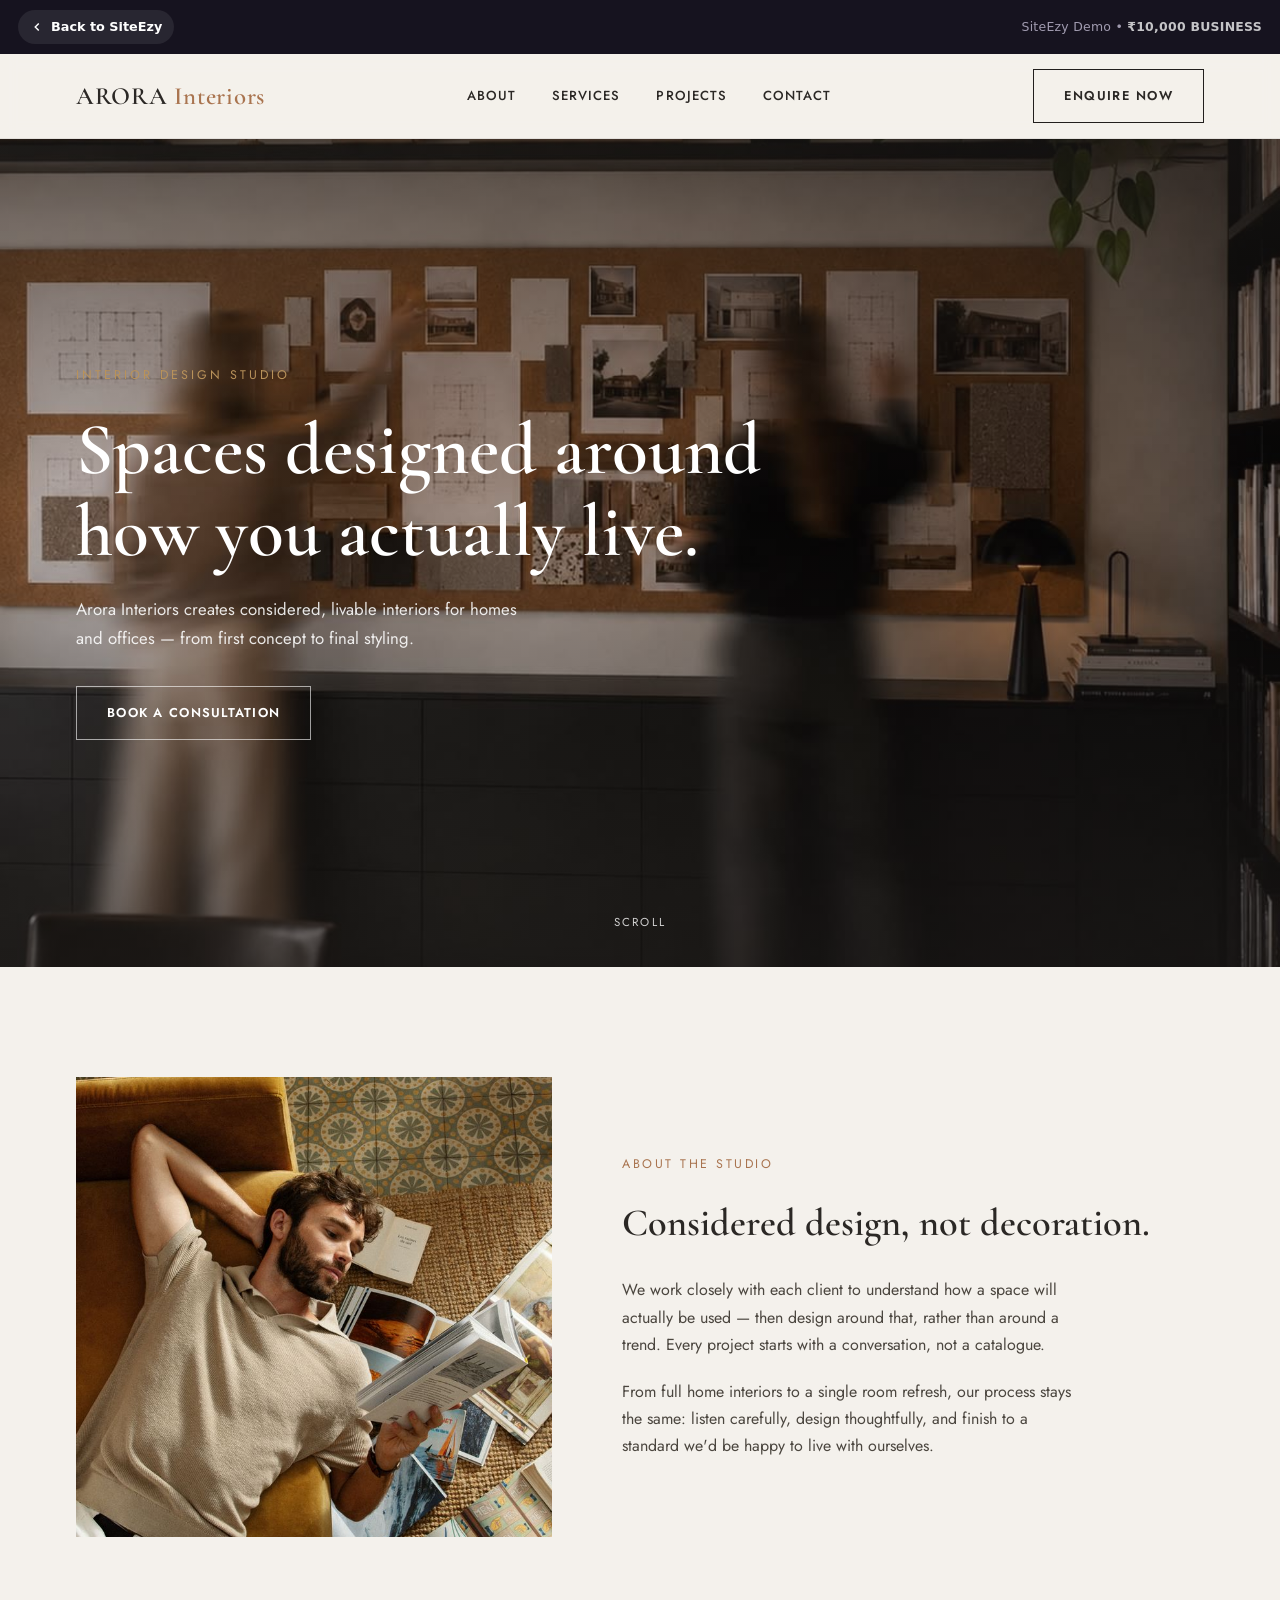
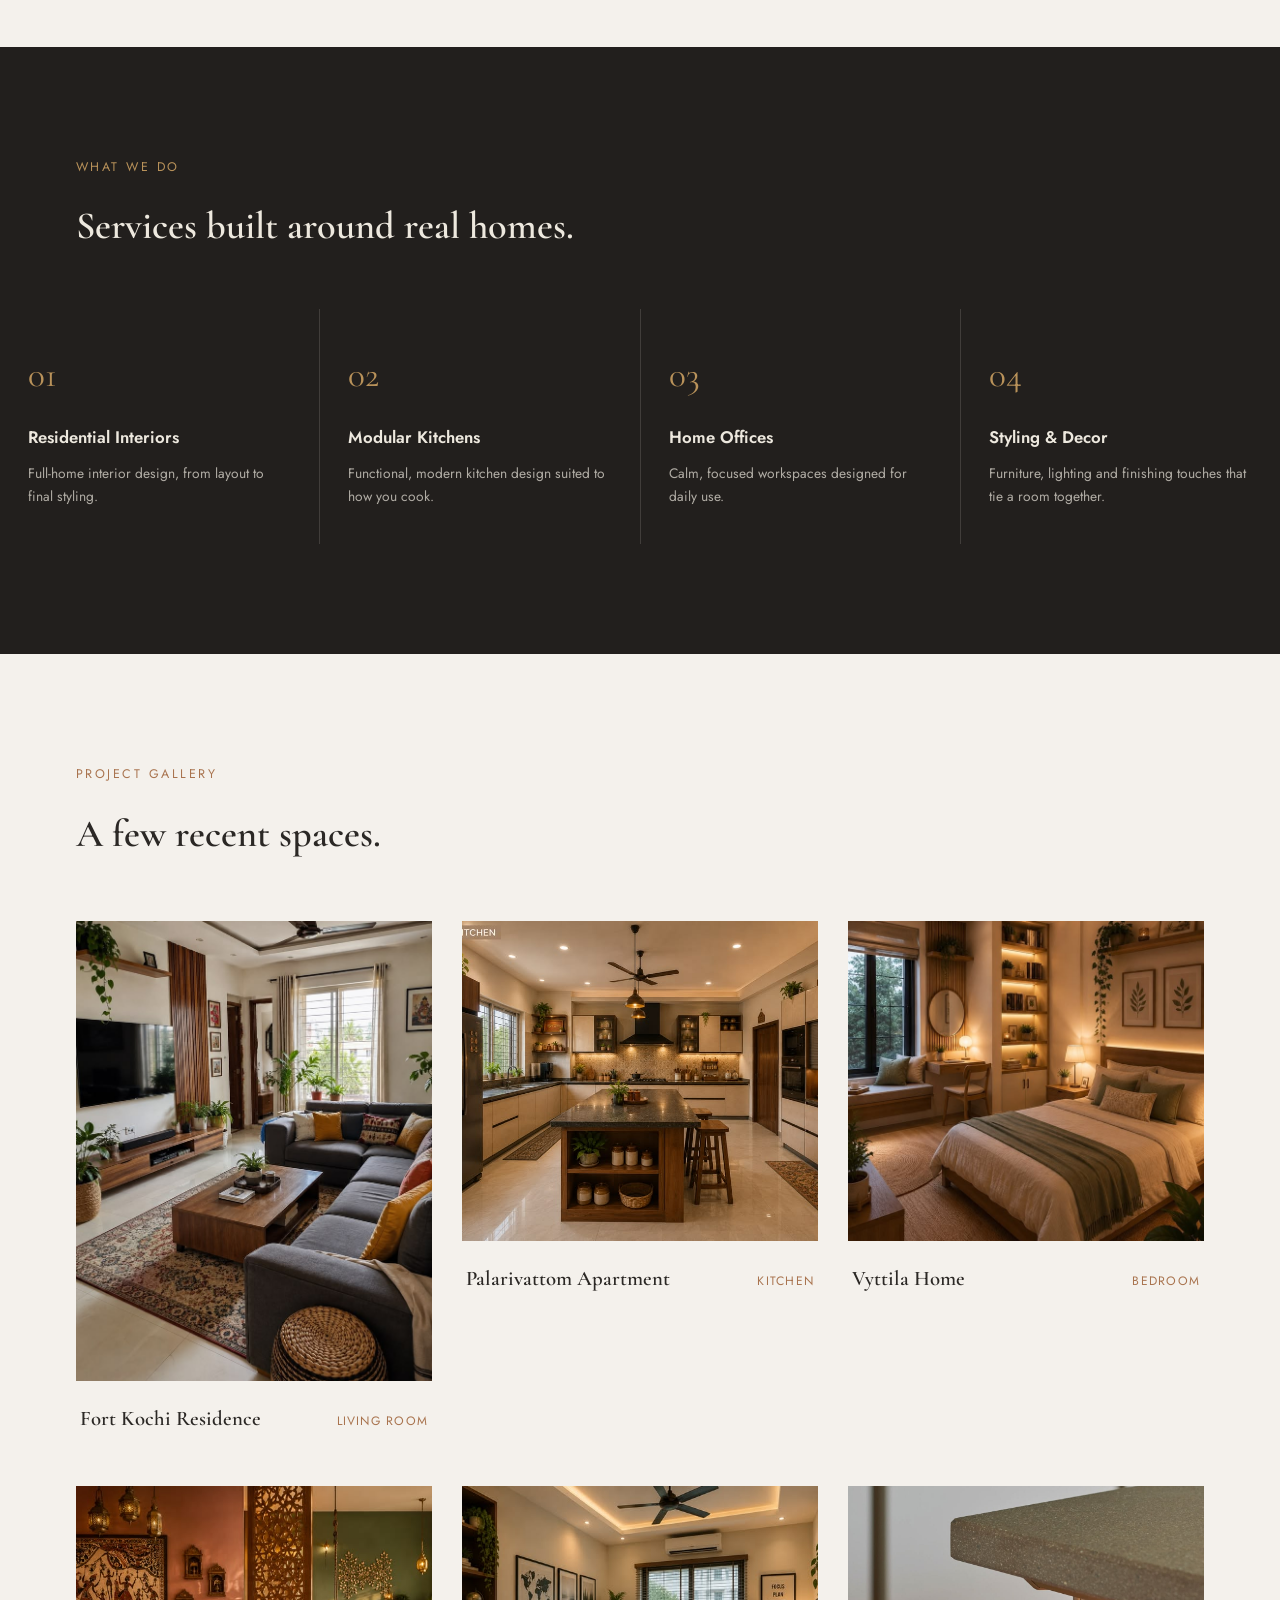
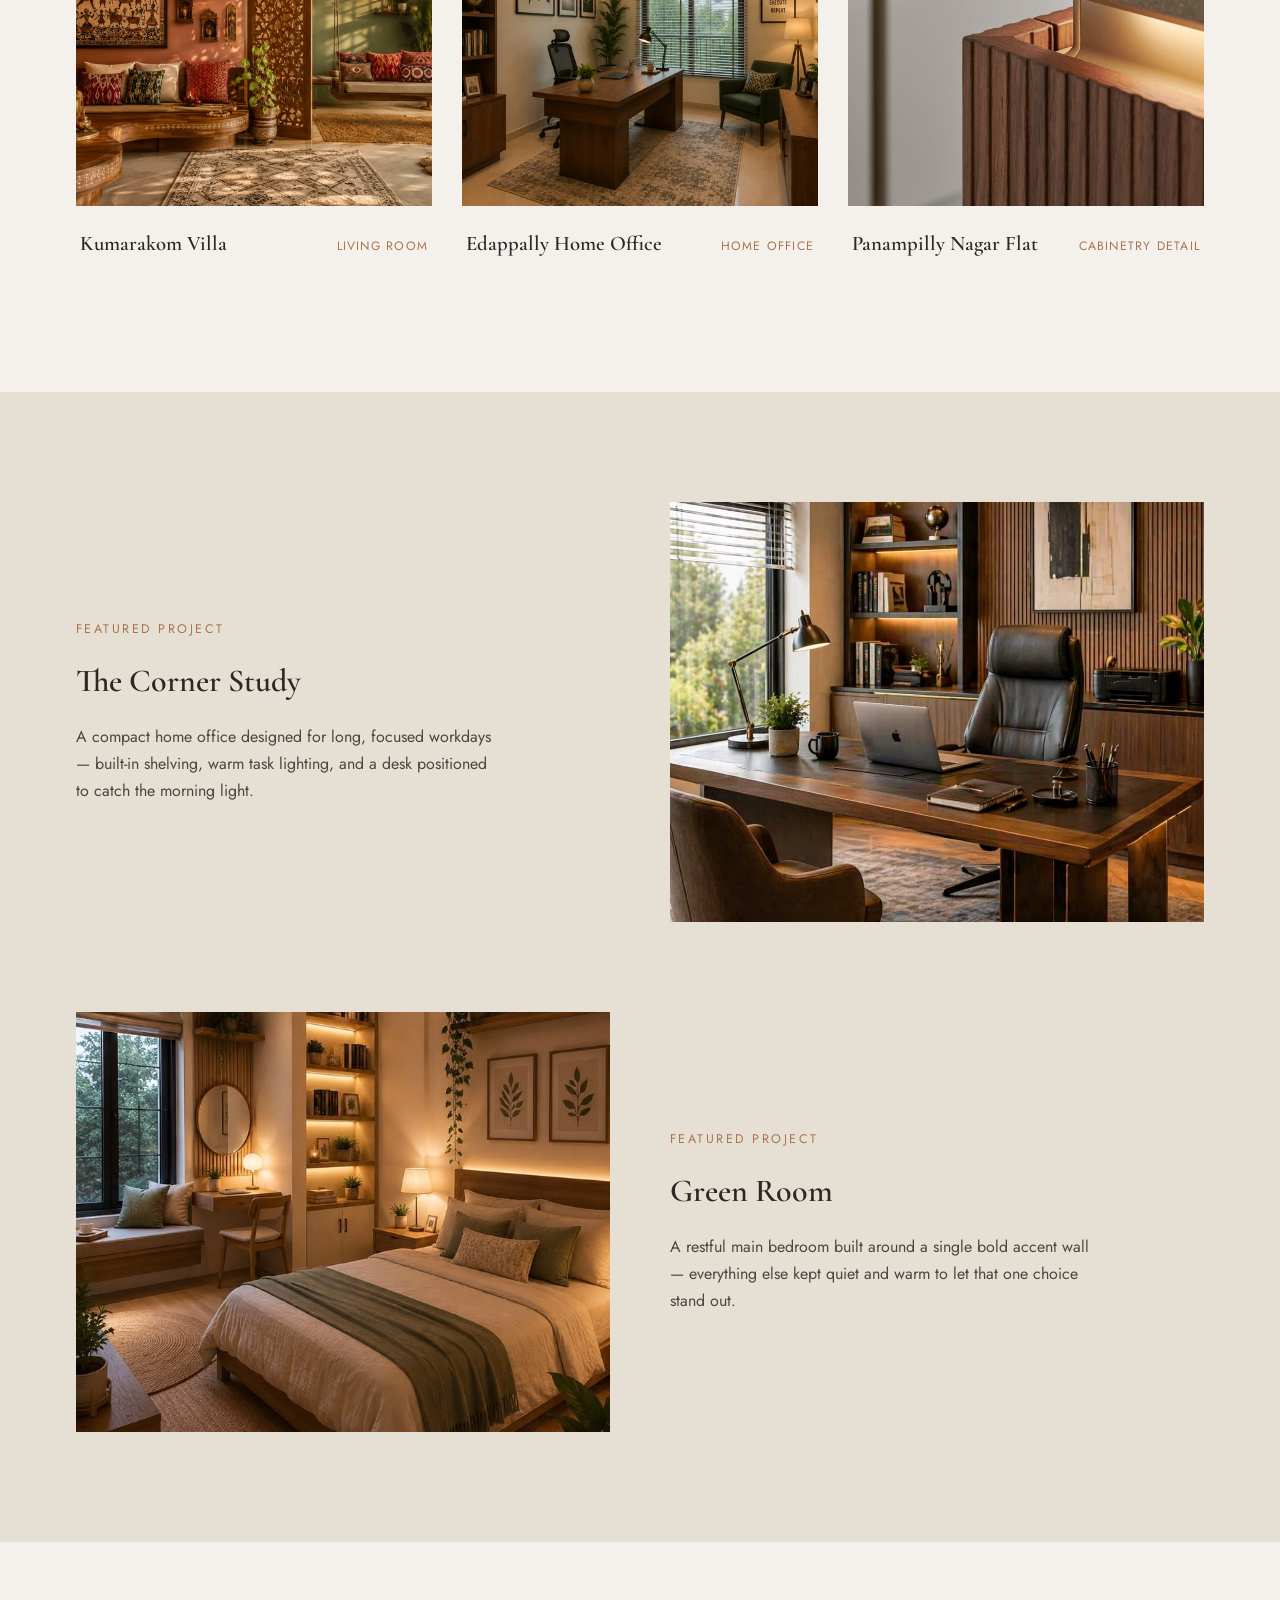
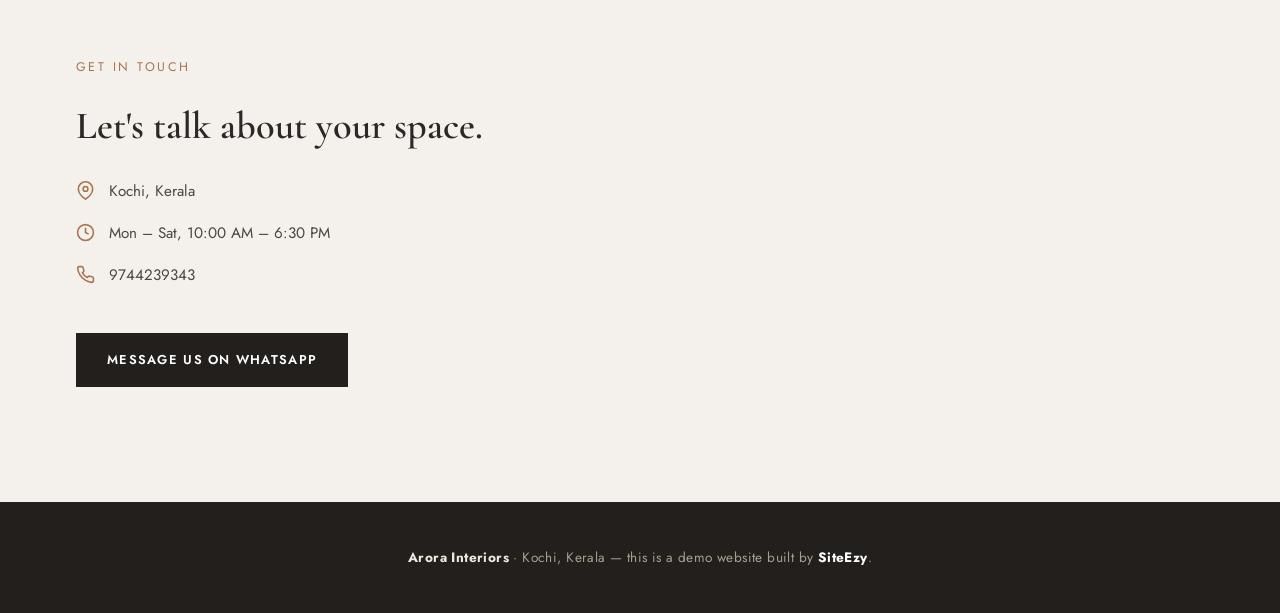
==== demos/business/index.html @ f9724cfc "Add files via upload" ====
<!doctype html>
<html lang="en">
<head>
<meta charset="UTF-8">
<meta name="viewport" content="width=device-width, initial-scale=1.0">
<title>Arora Interiors | Interior Design Studio</title>
<meta name="description" content="Arora Interiors — residential interior design, modular kitchens, and home styling.">
<link rel="icon" href="data:,">
<link rel="preconnect" href="https://fonts.googleapis.com">
<link href="https://fonts.googleapis.com/css2?family=Cormorant+Garamond:wght@500;600;700&family=Jost:wght@300;400;500;600;700&display=swap" rel="stylesheet">
<link rel="stylesheet" href="../../css/demos.css">
<style>
  :root{
    --charcoal:#221F1D; --stone:#F4F1EC; --stone-deep:#E6E0D4; --clay:#A9744F; --gold:#B9925A; --ink:#2B2825;
  }
  *,*::before,*::after{ box-sizing:border-box; }
  html{ scroll-behavior:smooth; }
  body{ margin:0; font-family:'Jost',sans-serif; color:var(--ink); background:var(--stone); line-height:1.7; overflow-x:hidden; }
  img{ max-width:100%; display:block; }
  a{ color:inherit; text-decoration:none; }
  h1,h2,h3,p{ margin:0; }
  .serif{ font-family:'Cormorant Garamond',serif; }
  .container{ max-width:1180px; margin:0 auto; padding:0 26px; }
  .section{ padding:110px 0; }
  @media (max-width:700px){ .section{ padding:64px 0; } }

  header.site{ position:sticky; top:38px; z-index:60; background:rgba(244,241,236,.9); backdrop-filter:blur(8px); border-bottom:1px solid rgba(34,31,29,.08); }
  header.site .container{ display:flex; align-items:center; justify-content:space-between; height:84px; }
  .brand{ font-family:'Cormorant Garamond',serif; font-weight:600; font-size:1.55rem; letter-spacing:.03em; }
  .brand span{ color:var(--clay); }
  nav.links{ display:flex; gap:36px; }
  nav.links a{ font-size:.82rem; letter-spacing:.08em; text-transform:uppercase; font-weight:500; }
  nav.links a:hover{ color:var(--clay); }
  .nav-toggle{ display:none; background:none; border:none; }
  .nav-toggle span{ display:block; width:23px; height:1.5px; background:var(--ink); margin:5px 0; }
  .mobile-menu{ display:none; flex-direction:column; padding:6px 26px 22px; background:var(--stone); }
  .mobile-menu.open{ display:flex; }
  .mobile-menu a{ padding:13px 0; border-bottom:1px solid rgba(34,31,29,.1); font-size:.9rem; letter-spacing:.05em; text-transform:uppercase; }
  @media (max-width:840px){ nav.links{ display:none; } .nav-toggle{ display:block; } header.site .cta-btn{ display:none; } }

  .btn{ display:inline-flex; align-items:center; gap:10px; padding:15px 30px; font-size:.8rem; letter-spacing:.1em; text-transform:uppercase; font-weight:600; border:1.5px solid var(--charcoal); transition:background .25s ease, color .25s ease; }
  .btn-dark{ background:var(--charcoal); color:#fff; border-color:var(--charcoal); }
  .btn-dark:hover{ background:transparent; color:var(--charcoal); }
  .btn-line:hover{ background:var(--charcoal); color:#fff; }

  .fade-up{ opacity:0; transform:translateY(34px); transition:opacity .9s cubic-bezier(.2,.7,.2,1), transform .9s cubic-bezier(.2,.7,.2,1); }
  .fade-up.in{ opacity:1; transform:translateY(0); }

  .hero{ position:relative; height:92vh; min-height:560px; overflow:hidden; }
  .hero img{ position:absolute; inset:0; width:100%; height:100%; object-fit:cover; transform:scale(1.06); transition:transform 8s ease; }
  .hero.in img{ transform:scale(1); }
  .hero::after{ content:''; position:absolute; inset:0; background:linear-gradient(180deg, rgba(34,31,29,.55), rgba(34,31,29,.15) 45%, rgba(34,31,29,.6)); pointer-events:none; }
  .hero-content{ position:relative; z-index:1; height:100%; display:flex; flex-direction:column; justify-content:center; color:#fff; }
  .hero-content .kicker{ font-size:.78rem; letter-spacing:.24em; text-transform:uppercase; color:var(--gold); margin-bottom:22px; }
  .hero-content h1{ font-size:clamp(2.6rem,6vw,4.6rem); font-weight:600; max-width:780px; line-height:1.12; }
  .hero-content p{ margin-top:22px; max-width:460px; opacity:.88; font-size:1.05rem; }
  .hero-content .btn{ margin-top:34px; width:fit-content; color:#fff; border-color:rgba(255,255,255,.6); }
  .hero-content .btn:hover{ background:#fff; color:var(--charcoal); }
  .hero-scroll{ position:absolute; z-index:1; bottom:34px; left:50%; transform:translateX(-50%); color:#fff; font-size:.72rem; letter-spacing:.2em; text-transform:uppercase; opacity:.8; }

  .about .container{ display:grid; grid-template-columns:.9fr 1.1fr; gap:70px; align-items:center; }
  .about .kicker{ color:var(--clay); font-size:.78rem; letter-spacing:.2em; text-transform:uppercase; margin-bottom:16px; }
  .about h2{ font-size:clamp(1.9rem,3vw,2.6rem); font-weight:600; }
  .about p{ margin-top:20px; color:#4b463f; max-width:460px; }
  .about img{ width:100%; height:460px; object-fit:cover; }
  @media (max-width:900px){ .about .container{ grid-template-columns:1fr; gap:36px; } .about img{ height:320px; } }

  .services{ background:var(--charcoal); color:#EDE8DE; }
  .services .kicker{ color:var(--gold); font-size:.78rem; letter-spacing:.2em; text-transform:uppercase; margin-bottom:16px; }
  .services h2{ font-size:clamp(1.9rem,3vw,2.6rem); font-weight:600; margin-bottom:50px; max-width:600px; }
  .service-grid{ display:grid; grid-template-columns:repeat(4,1fr); gap:1px; background:rgba(237,232,222,.15); }
  .service-card{ background:var(--charcoal); padding:36px 28px; transition:background .3s ease; }
  .service-card:hover{ background:#2E2A26; }
  .service-card .num{ font-family:'Cormorant Garamond',serif; font-size:2.2rem; color:var(--gold); }
  .service-card h3{ font-size:1.05rem; margin:18px 0 10px; font-weight:600; }
  .service-card p{ font-size:.86rem; opacity:.7; }
  @media (max-width:900px){ .service-grid{ grid-template-columns:1fr 1fr; } }
  @media (max-width:520px){ .service-grid{ grid-template-columns:1fr; } }

  .projects .head-row{ display:flex; justify-content:space-between; align-items:flex-end; margin-bottom:54px; gap:20px; flex-wrap:wrap; }
  .projects .kicker{ color:var(--clay); font-size:.78rem; letter-spacing:.2em; text-transform:uppercase; margin-bottom:16px; }
  .projects h2{ font-size:clamp(1.9rem,3vw,2.6rem); font-weight:600; }
  .project-grid{ display:grid; grid-template-columns:repeat(3,1fr); gap:30px; }
  .project-card{ position:relative; overflow:hidden; }
  .project-card .img-wrap{ overflow:hidden; height:320px; }
  .project-card img{ width:100%; height:100%; object-fit:cover; transition:transform .6s cubic-bezier(.2,.7,.2,1); }
  .project-card:hover img{ transform:scale(1.08); }
  .project-card .pc-info{ padding:20px 4px; display:flex; justify-content:space-between; align-items:baseline; }
  .project-card .pc-info b{ font-family:'Cormorant Garamond',serif; font-size:1.3rem; font-weight:600; }
  .project-card .pc-info span{ font-size:.76rem; letter-spacing:.1em; text-transform:uppercase; color:var(--clay); }
  .project-card.tall .img-wrap{ height:460px; }
  @media (max-width:900px){ .project-grid{ grid-template-columns:1fr 1fr; } .project-card.tall .img-wrap{ height:320px; } }
  @media (max-width:600px){ .project-grid{ grid-template-columns:1fr; } }

  .featured{ background:var(--stone-deep); }
  .featured-row{ display:grid; grid-template-columns:1fr 1fr; gap:60px; align-items:center; margin-bottom:90px; }
  .featured-row:last-child{ margin-bottom:0; }
  .featured-row.reverse > div{ order:1; }
  .featured-row img{ width:100%; height:420px; object-fit:cover; }
  .featured-row .fr-tag{ font-size:.78rem; letter-spacing:.2em; text-transform:uppercase; color:var(--clay); margin-bottom:14px; }
  .featured-row h3{ font-family:'Cormorant Garamond',serif; font-size:2rem; font-weight:600; margin-bottom:14px; }
  .featured-row p{ color:#4b463f; max-width:420px; }
  @media (max-width:900px){ .featured-row, .featured-row.reverse{ grid-template-columns:1fr; direction:ltr; gap:26px; } .featured-row img{ height:300px; } }

  .contact .container{ display:grid; grid-template-columns:1fr 1fr; gap:60px; align-items:center; }
  .contact .kicker{ color:var(--clay); font-size:.78rem; letter-spacing:.2em; text-transform:uppercase; margin-bottom:16px; }
  .contact h2{ font-size:clamp(1.9rem,3vw,2.6rem); font-weight:600; margin-bottom:20px; }
  .contact .info-line{ display:flex; gap:14px; margin-bottom:16px; font-size:.95rem; color:#4b463f; }
  .contact .info-line svg{ width:19px; height:19px; color:var(--clay); flex:none; margin-top:2px; }
  .map-box{ height:340px; overflow:hidden; }
  .map-box iframe{ width:100%; height:100%; border:0; filter:grayscale(20%); }
  @media (max-width:900px){ .contact .container{ grid-template-columns:1fr; } .map-box{ height:260px; } }

  footer.site{ background:var(--charcoal); color:#a89f8f; padding:44px 0; text-align:center; font-size:.85rem; letter-spacing:.03em; }
  footer.site b{ color:#EDE8DE; }
</style>
</head>
<body>

<div class="siteezy-demo-bar">
  <a href="../../index.html#demos" class="back-link"><svg viewBox="0 0 24 24" fill="none" stroke="currentColor" stroke-width="2.5"><path d="M15 18l-6-6 6-6"/></svg> Back to SiteEzy</a>
  <div class="demo-tag">SiteEzy Demo • <b>₹10,000 BUSINESS</b></div>
</div>

<header class="site">
  <div class="container">
    <a href="#" class="brand">ARORA <span>Interiors</span></a>
    <nav class="links">
      <a href="#about">About</a>
      <a href="#services">Services</a>
      <a href="#projects">Projects</a>
      <a href="#contact">Contact</a>
    </nav>
    <a href="#" class="btn btn-line cta-btn" id="waTop" target="_blank" rel="noopener">Enquire Now</a>
    <button class="nav-toggle" id="navToggle" aria-label="Menu"><span></span><span></span><span></span></button>
  </div>
  <div class="mobile-menu" id="mobileMenu">
    <a href="#about">About</a>
    <a href="#services">Services</a>
    <a href="#projects">Projects</a>
    <a href="#contact">Contact</a>
  </div>
</header>

<section class="hero" id="heroSection">
  <img src="../../assets/interiors/hero/interiors-hero-studio-moodboard.jpg" alt="Arora Interiors design studio">
  <div class="container hero-content">
    <div class="kicker">Interior Design Studio</div>
    <h1 class="serif">Spaces designed around how you actually live.</h1>
    <p>Arora Interiors creates considered, livable interiors for homes and offices — from first concept to final styling.</p>
    <a href="#" class="btn" id="waHero" target="_blank" rel="noopener">Book a Consultation</a>
  </div>
  <div class="hero-scroll">Scroll</div>
</section>

<section class="about section" id="about">
  <div class="container">
    <img class="fade-up" src="../../assets/interiors/detail/interiors-lifestyle-reading-sofa.jpg" alt="Reading corner styled by Arora Interiors" loading="lazy">
    <div class="fade-up">
      <div class="kicker">About the Studio</div>
      <h2 class="serif">Considered design, not decoration.</h2>
      <p>We work closely with each client to understand how a space will actually be used — then design around that, rather than around a trend. Every project starts with a conversation, not a catalogue.</p>
      <p>From full home interiors to a single room refresh, our process stays the same: listen carefully, design thoughtfully, and finish to a standard we'd be happy to live with ourselves.</p>
    </div>
  </div>
</section>

<section class="services section" id="services">
  <div class="container">
    <div class="kicker">What We Do</div>
    <h2 class="serif">Services built around real homes.</h2>
  </div>
  <div class="service-grid">
    <div class="service-card fade-up"><div class="num">01</div><h3>Residential Interiors</h3><p>Full-home interior design, from layout to final styling.</p></div>
    <div class="service-card fade-up"><div class="num">02</div><h3>Modular Kitchens</h3><p>Functional, modern kitchen design suited to how you cook.</p></div>
    <div class="service-card fade-up"><div class="num">03</div><h3>Home Offices</h3><p>Calm, focused workspaces designed for daily use.</p></div>
    <div class="service-card fade-up"><div class="num">04</div><h3>Styling &amp; Decor</h3><p>Furniture, lighting and finishing touches that tie a room together.</p></div>
  </div>
</section>

<section class="projects section" id="projects">
  <div class="container">
    <div class="head-row">
      <div>
        <div class="kicker">Project Gallery</div>
        <h2 class="serif">A few recent spaces.</h2>
      </div>
    </div>
    <div class="project-grid">
      <div class="project-card tall fade-up">
        <div class="img-wrap"><img src="../../assets/interiors/living-room/interiors-living-room-modern-sectional.jpg" alt="Modern sectional living room" loading="lazy"></div>
        <div class="pc-info"><b>Fort Kochi Residence</b><span>Living Room</span></div>
      </div>
      <div class="project-card fade-up">
        <div class="img-wrap"><img src="../../assets/interiors/kitchen/interiors-kitchen-island-modern.jpg" alt="Modern kitchen island" loading="lazy"></div>
        <div class="pc-info"><b>Palarivattom Apartment</b><span>Kitchen</span></div>
      </div>
      <div class="project-card fade-up">
        <div class="img-wrap"><img src="../../assets/interiors/bedroom/interiors-bedroom-warm-green-accent.jpg" alt="Bedroom with warm green accent wall" loading="lazy"></div>
        <div class="pc-info"><b>Vyttila Home</b><span>Bedroom</span></div>
      </div>
      <div class="project-card fade-up">
        <div class="img-wrap"><img src="../../assets/interiors/living-room/interiors-living-room-ethnic-swing.jpg" alt="Living room with ethnic swing seat" loading="lazy"></div>
        <div class="pc-info"><b>Kumarakom Villa</b><span>Living Room</span></div>
      </div>
      <div class="project-card fade-up">
        <div class="img-wrap"><img src="../../assets/interiors/office/interiors-office-home-study.jpg" alt="Home study office" loading="lazy"></div>
        <div class="pc-info"><b>Edappally Home Office</b><span>Home Office</span></div>
      </div>
      <div class="project-card fade-up">
        <div class="img-wrap"><img src="../../assets/interiors/detail/interiors-detail-wood-cabinet-lighting.jpg" alt="Wood cabinetry detail with lighting" loading="lazy"></div>
        <div class="pc-info"><b>Panampilly Nagar Flat</b><span>Cabinetry Detail</span></div>
      </div>
    </div>
  </div>
</section>

<section class="featured section" id="featured">
  <div class="container">
    <div class="featured-row">
      <div class="fade-up">
        <div class="fr-tag">Featured Project</div>
        <h3>The Corner Study</h3>
        <p>A compact home office designed for long, focused workdays — built-in shelving, warm task lighting, and a desk positioned to catch the morning light.</p>
      </div>
      <img class="fade-up" src="../../assets/interiors/office/interiors-office-executive-desk.jpg" alt="Executive desk home office" loading="lazy">
    </div>
    <div class="featured-row reverse">
      <div class="fade-up">
        <div class="fr-tag">Featured Project</div>
        <h3>Green Room</h3>
        <p>A restful main bedroom built around a single bold accent wall — everything else kept quiet and warm to let that one choice stand out.</p>
      </div>
      <img class="fade-up" src="../../assets/interiors/bedroom/interiors-bedroom-warm-green-accent.jpg" alt="Bedroom with green accent wall" loading="lazy">
    </div>
  </div>
</section>

<section class="contact section" id="contact">
  <div class="container">
    <div>
      <div class="kicker">Get In Touch</div>
      <h2 class="serif">Let's talk about your space.</h2>
      <div class="info-line"><svg viewBox="0 0 24 24" fill="none" stroke="currentColor" stroke-width="2"><path d="M21 10c0 7-9 13-9 13s-9-6-9-13a9 9 0 0 1 18 0z"/><circle cx="12" cy="10" r="3"/></svg><span>Kochi, Kerala</span></div>
      <div class="info-line"><svg viewBox="0 0 24 24" fill="none" stroke="currentColor" stroke-width="2"><path d="M12 6v6l4 2"/><circle cx="12" cy="12" r="10"/></svg><span>Mon – Sat, 10:00 AM – 6:30 PM</span></div>
      <div class="info-line"><svg viewBox="0 0 24 24" fill="none" stroke="currentColor" stroke-width="2"><path d="M22 16.92v3a2 2 0 0 1-2.18 2 19.79 19.79 0 0 1-8.63-3.07 19.5 19.5 0 0 1-6-6 19.79 19.79 0 0 1-3.07-8.67A2 2 0 0 1 4.11 2h3a2 2 0 0 1 2 1.72c.127.96.361 1.903.7 2.81a2 2 0 0 1-.45 2.11L8.09 9.91a16 16 0 0 0 6 6l1.27-1.27a2 2 0 0 1 2.11-.45c.907.339 1.85.573 2.81.7A2 2 0 0 1 22 16.92z"/></svg><span>9744239343</span></div>
      <a href="#" class="btn btn-dark" id="waBottom" style="margin-top:28px" target="_blank" rel="noopener">Message Us on WhatsApp</a>
    </div>
    <div class="map-box">
      <iframe src="https://www.google.com/maps?q=Kochi,Kerala&output=embed" loading="lazy" referrerpolicy="no-referrer-when-downgrade" title="Arora Interiors location map"></iframe>
    </div>
  </div>
</section>

<footer class="site">
  <b>Arora Interiors</b> · Kochi, Kerala — this is a demo website built by <b style="color:#fff">SiteEzy</b>.
</footer>

<script src="../../js/whatsapp.js"></script>
<script>
  document.getElementById("navToggle").addEventListener("click", () => {
    document.getElementById("mobileMenu").classList.toggle("open");
  });
  document.querySelectorAll("#mobileMenu a").forEach(a => a.addEventListener("click", () => {
    document.getElementById("mobileMenu").classList.remove("open");
  }));

  const msg = "Hi Arora Interiors, I found your website through SiteEzy and I'd like to book a consultation.";
  ["waTop","waHero","waBottom"].forEach(id => {
    document.getElementById(id).href = buildWhatsAppLink(msg);
  });

  requestAnimationFrame(() => document.getElementById("heroSection").classList.add("in"));

  const io = new IntersectionObserver((entries) => {
    entries.forEach((entry, i) => {
      if (entry.isIntersecting) {
        setTimeout(() => entry.target.classList.add("in"), i * 60);
        io.unobserve(entry.target);
      }
    });
  }, { threshold: 0.15, rootMargin: "0px 0px -60px 0px" });
  document.querySelectorAll(".fade-up").forEach(el => io.observe(el));
</script>
</body>
</html>
---- css/demos.css ----
/* =========================================================
   SiteEzy — demos.css
   Shared ONLY by the four demo websites: the thin "you are
   viewing a SiteEzy demo" bar and the return link. Everything
   else about each demo (fonts, colors, layout) is written
   inside that demo's own <style> block, on purpose — each
   demo is meant to look, and feel, like its own real website,
   not four skins of the same template.
   ========================================================= */

.siteezy-demo-bar{
  position:sticky; top:0; z-index:999;
  display:flex; align-items:center; justify-content:space-between;
  gap:10px; padding:10px 18px;
  background:#16131F; color:#cfc9e0; font-family:'Poppins','Segoe UI',system-ui,sans-serif;
  font-size:.78rem;
}
.siteezy-demo-bar a.back-link{
  display:inline-flex; align-items:center; gap:7px; color:#fff; font-weight:700; font-size:.8rem;
  padding:6px 12px; border-radius:999px; background:rgba(255,255,255,.08); transition:background .15s ease;
}
.siteezy-demo-bar a.back-link:hover{ background:rgba(255,255,255,.16); }
.siteezy-demo-bar a.back-link svg{ width:14px; height:14px; }
.siteezy-demo-bar .demo-tag{ opacity:.75; letter-spacing:.02em; }
.siteezy-demo-bar .demo-tag b{ color:#fff; }
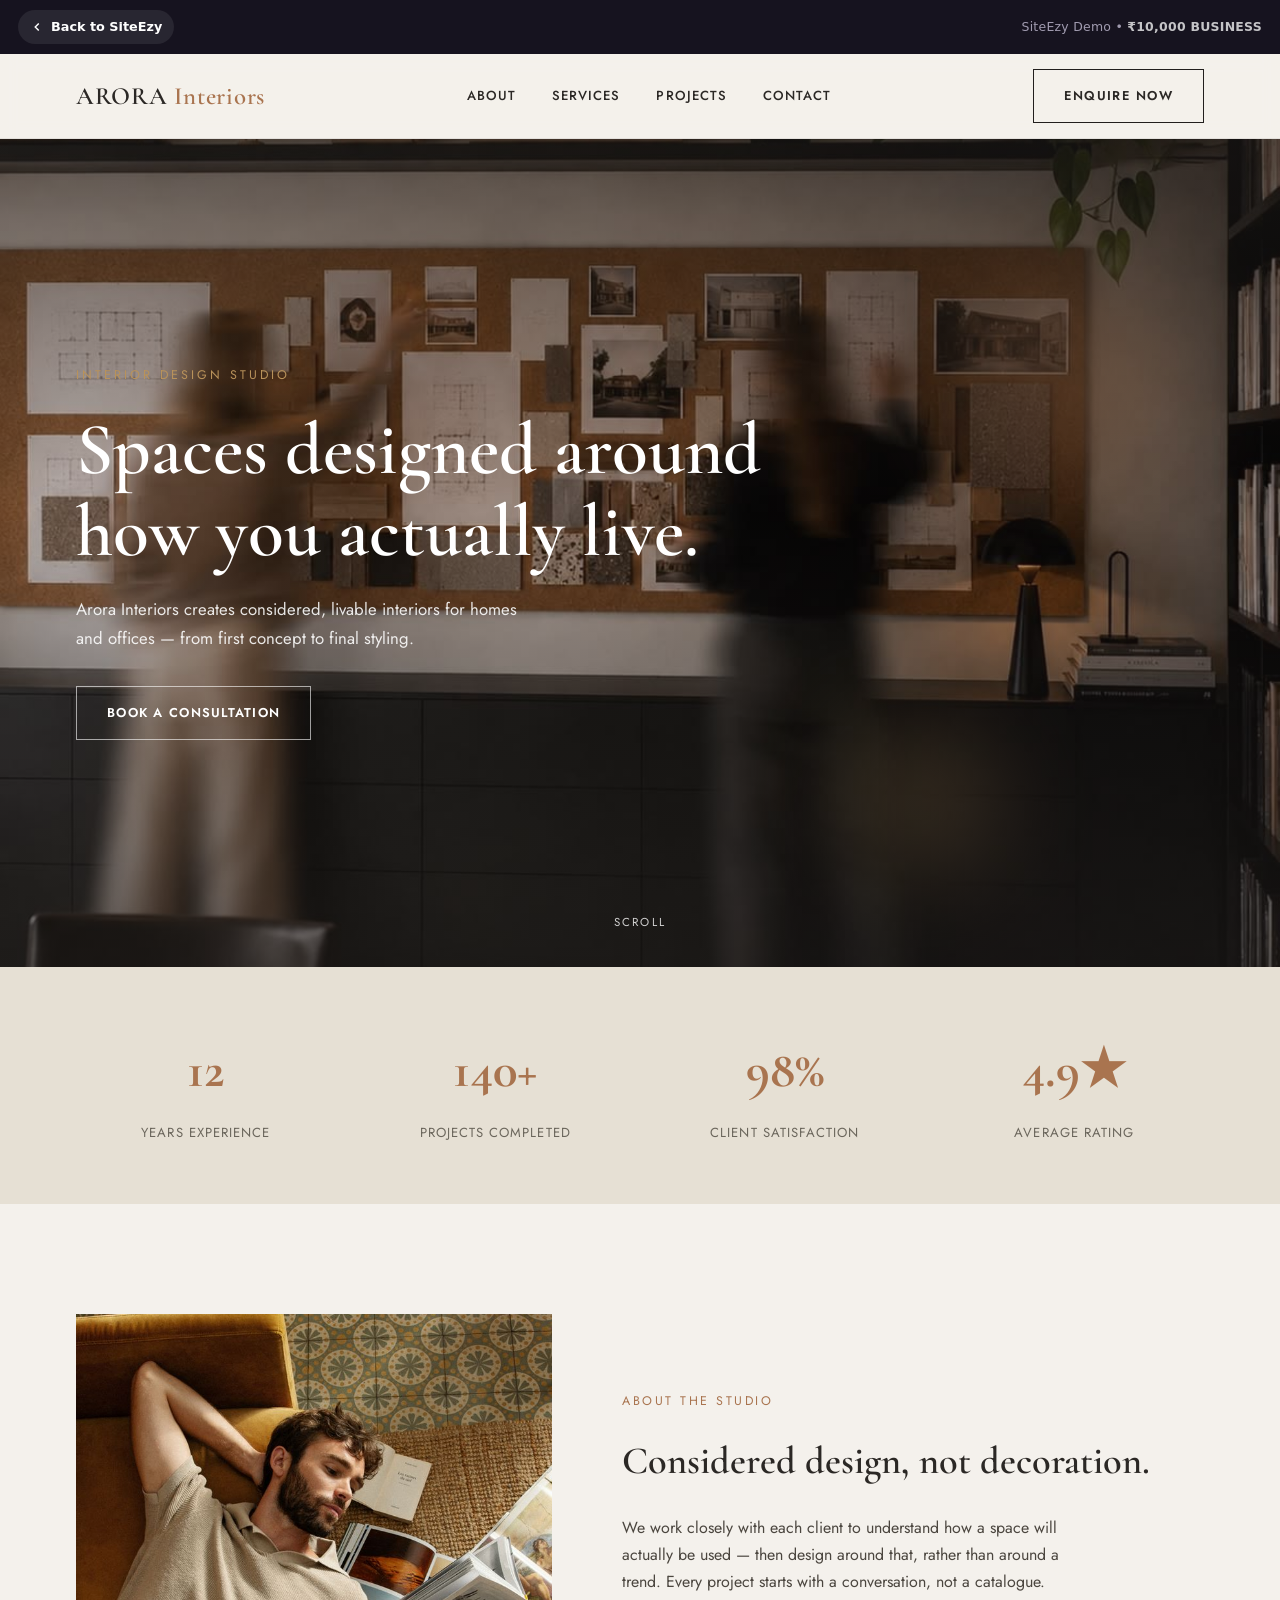
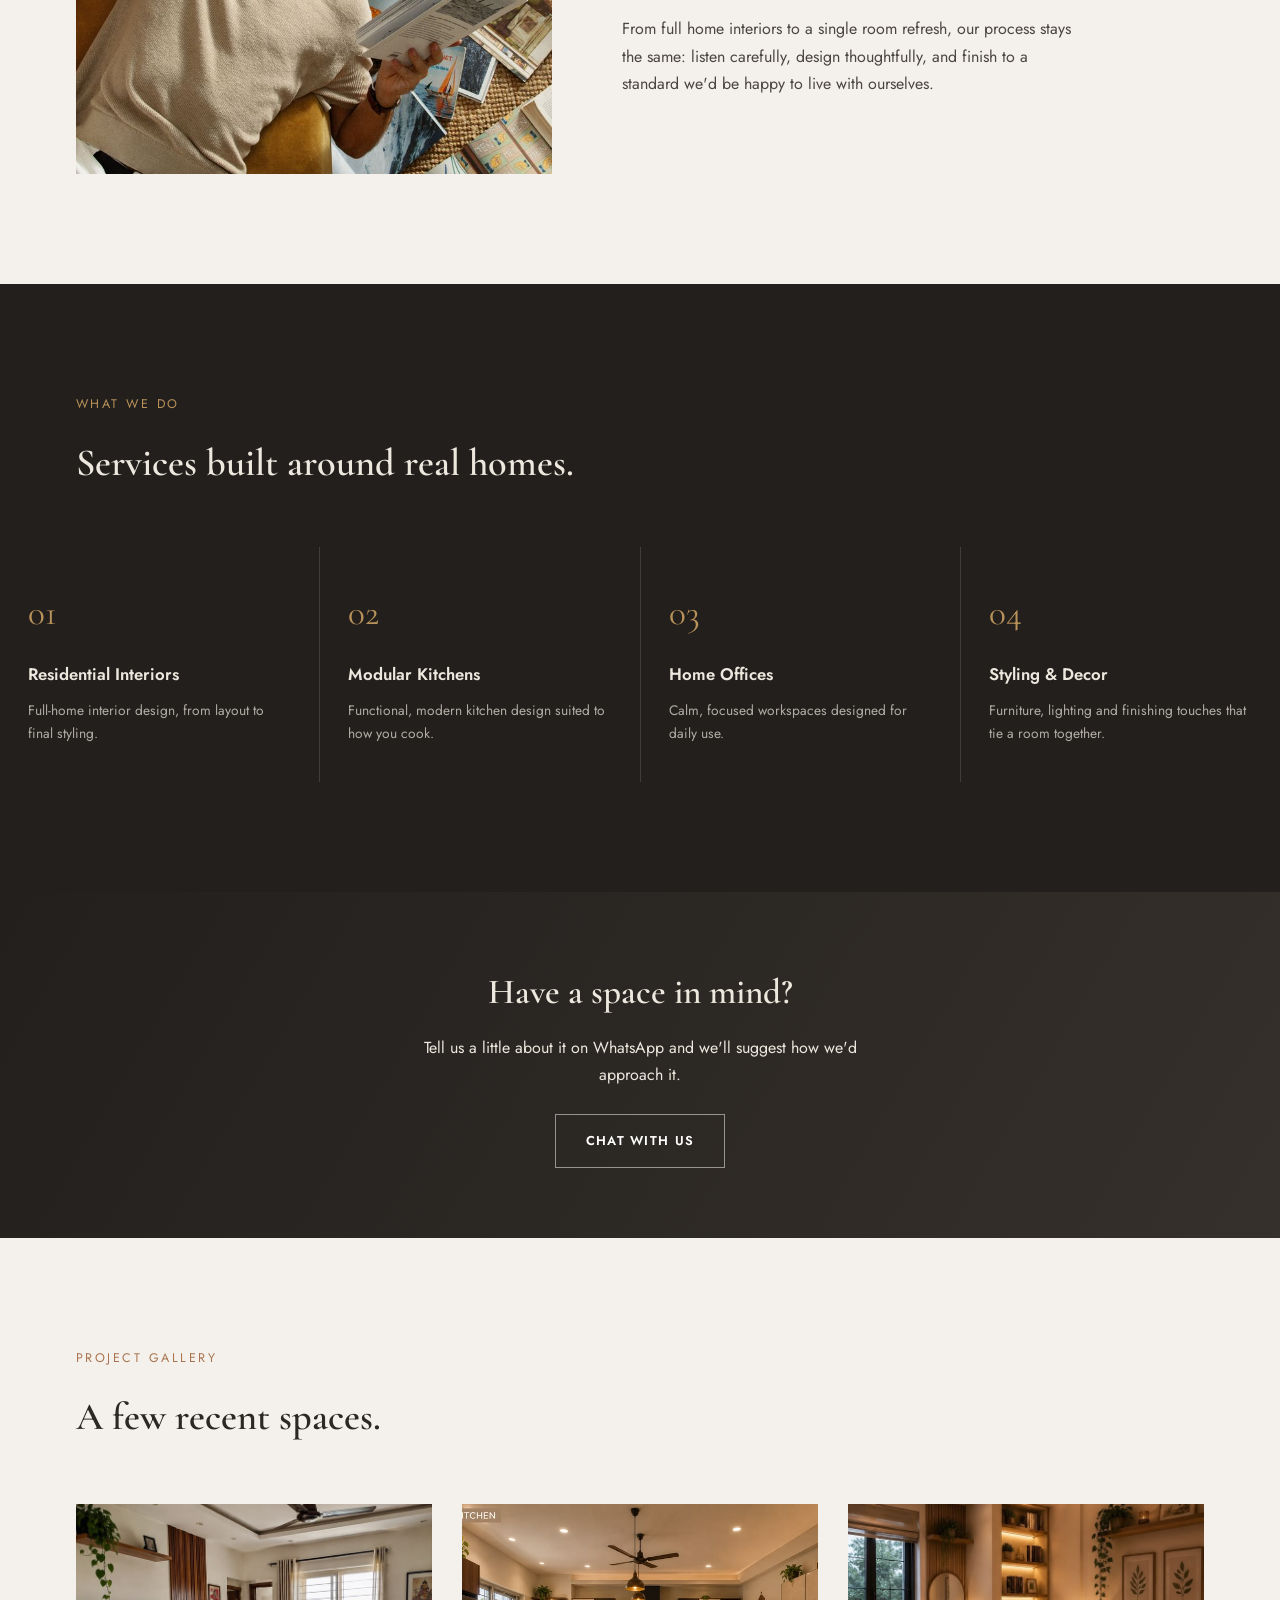
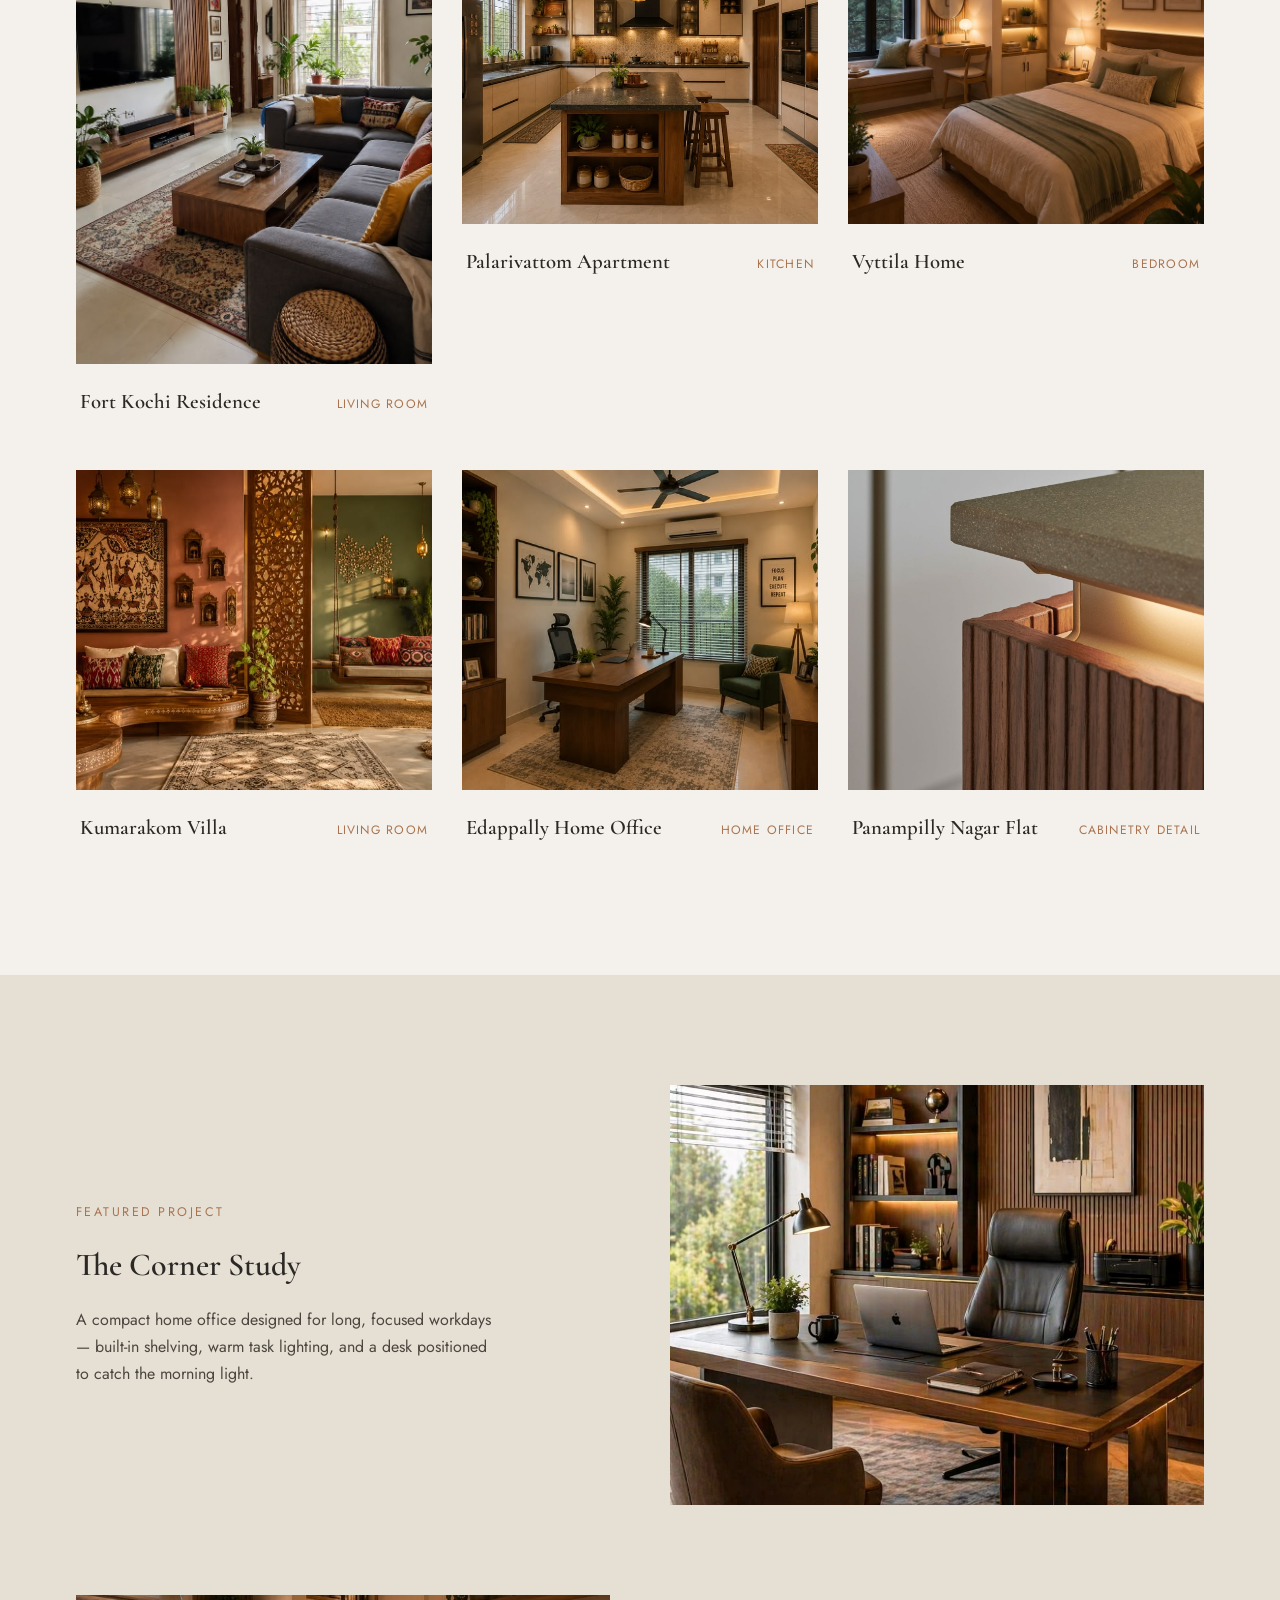
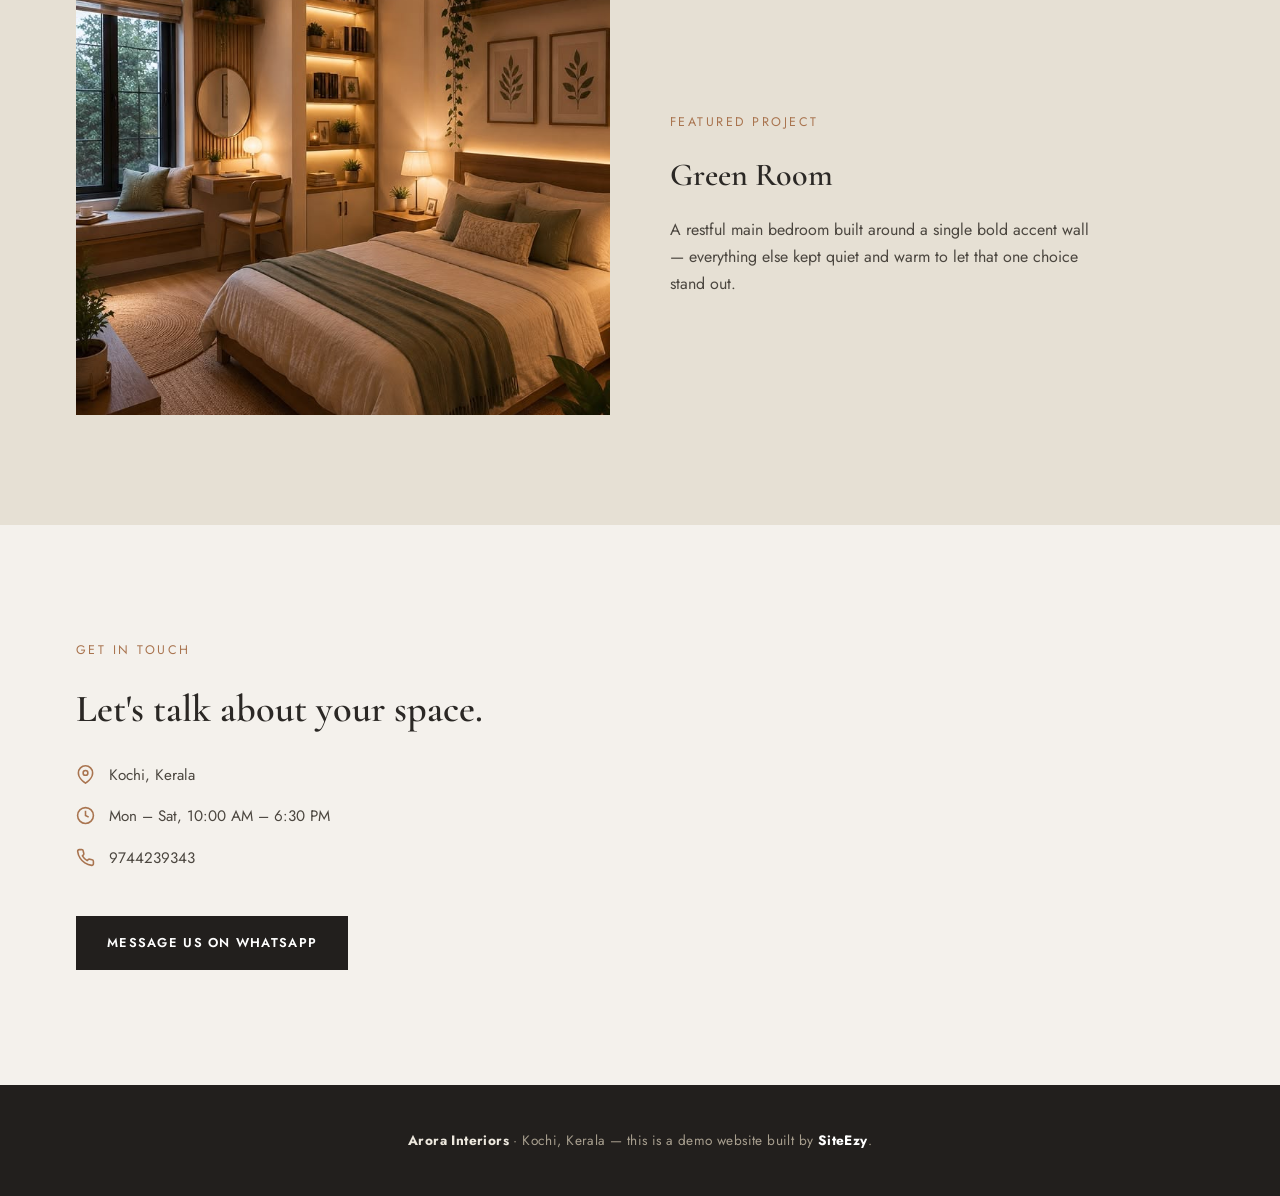
==== commit d3241081: "Add files via upload" ====
--- a/demos/business/index.html
+++ b/demos/business/index.html
@@ -5,7 +5,7 @@
 <meta name="viewport" content="width=device-width, initial-scale=1.0">
 <title>Arora Interiors | Interior Design Studio</title>
 <meta name="description" content="Arora Interiors — residential interior design, modular kitchens, and home styling.">
-<link rel="icon" href="data:,">
+<link rel="icon" type="image/png" href="../../assets/brand/favicon.png">
 <link rel="preconnect" href="https://fonts.googleapis.com">
 <link href="https://fonts.googleapis.com/css2?family=Cormorant+Garamond:wght@500;600;700&family=Jost:wght@300;400;500;600;700&display=swap" rel="stylesheet">
 <link rel="stylesheet" href="../../css/demos.css">
@@ -57,6 +57,24 @@
   .hero-content .btn{ margin-top:34px; width:fit-content; color:#fff; border-color:rgba(255,255,255,.6); }
   .hero-content .btn:hover{ background:#fff; color:var(--charcoal); }
   .hero-scroll{ position:absolute; z-index:1; bottom:34px; left:50%; transform:translateX(-50%); color:#fff; font-size:.72rem; letter-spacing:.2em; text-transform:uppercase; opacity:.8; }
+  .hero-blob{ position:absolute; border-radius:50%; filter:blur(50px); opacity:.35; pointer-events:none; z-index:0; animation:blobfloat 7s ease-in-out infinite; }
+  .hero-blob.b1{ width:220px; height:220px; background:var(--clay); top:14%; right:8%; }
+  .hero-blob.b2{ width:160px; height:160px; background:var(--gold); bottom:10%; right:22%; animation-delay:-3s; }
+  @keyframes blobfloat{ 0%,100%{ transform:translateY(0);} 50%{ transform:translateY(-22px);} }
+
+  /* ---- Animated stats strip ---- */
+  .stats-band{ background:var(--stone-deep); }
+  .stats-grid{ display:grid; grid-template-columns:repeat(4,1fr); gap:30px; text-align:center; }
+  .stat-item .stat-num{ font-family:'Cormorant Garamond',serif; font-size:clamp(2.2rem,4vw,3.2rem); font-weight:700; color:var(--clay); }
+  .stat-item .stat-label{ font-size:.82rem; letter-spacing:.08em; text-transform:uppercase; color:#6b665c; margin-top:8px; }
+  @media (max-width:700px){ .stats-grid{ grid-template-columns:1fr 1fr; gap:26px 20px; } }
+
+  /* ---- Mid-page CTA band ---- */
+  .mid-cta{ background:linear-gradient(120deg, var(--charcoal) 0%, #35302B 100%); color:#EDE8DE; text-align:center; }
+  .mid-cta h3{ font-family:'Cormorant Garamond',serif; font-size:clamp(1.6rem,3vw,2.2rem); font-weight:600; }
+  .mid-cta p{ opacity:.75; margin-top:12px; max-width:460px; margin-left:auto; margin-right:auto; }
+  .mid-cta .btn{ margin-top:26px; color:#fff; border-color:rgba(255,255,255,.5); }
+  .mid-cta .btn:hover{ background:#fff; color:var(--charcoal); }
 
   .about .container{ display:grid; grid-template-columns:.9fr 1.1fr; gap:70px; align-items:center; }
   .about .kicker{ color:var(--clay); font-size:.78rem; letter-spacing:.2em; text-transform:uppercase; margin-bottom:16px; }
@@ -69,9 +87,12 @@
   .services .kicker{ color:var(--gold); font-size:.78rem; letter-spacing:.2em; text-transform:uppercase; margin-bottom:16px; }
   .services h2{ font-size:clamp(1.9rem,3vw,2.6rem); font-weight:600; margin-bottom:50px; max-width:600px; }
   .service-grid{ display:grid; grid-template-columns:repeat(4,1fr); gap:1px; background:rgba(237,232,222,.15); }
-  .service-card{ background:var(--charcoal); padding:36px 28px; transition:background .3s ease; }
-  .service-card:hover{ background:#2E2A26; }
-  .service-card .num{ font-family:'Cormorant Garamond',serif; font-size:2.2rem; color:var(--gold); }
+  .service-card{ background:var(--charcoal); padding:36px 28px; transition:background .3s ease, transform .3s ease; position:relative; overflow:hidden; }
+  .service-card::before{ content:''; position:absolute; left:0; top:0; width:3px; height:0; background:var(--gold); transition:height .35s ease; }
+  .service-card:hover{ background:#2E2A26; transform:translateY(-4px); }
+  .service-card:hover::before{ height:100%; }
+  .service-card .num{ font-family:'Cormorant Garamond',serif; font-size:2.2rem; color:var(--gold); display:inline-block; transition:transform .3s ease; }
+  .service-card:hover .num{ transform:scale(1.12); }
   .service-card h3{ font-size:1.05rem; margin:18px 0 10px; font-weight:600; }
   .service-card p{ font-size:.86rem; opacity:.7; }
   @media (max-width:900px){ .service-grid{ grid-template-columns:1fr 1fr; } }
@@ -144,6 +165,8 @@
 
 <section class="hero" id="heroSection">
   <img src="../../assets/interiors/hero/interiors-hero-studio-moodboard.jpg" alt="Arora Interiors design studio">
+  <div class="hero-blob b1"></div>
+  <div class="hero-blob b2"></div>
   <div class="container hero-content">
     <div class="kicker">Interior Design Studio</div>
     <h1 class="serif">Spaces designed around how you actually live.</h1>
@@ -151,6 +174,17 @@
     <a href="#" class="btn" id="waHero" target="_blank" rel="noopener">Book a Consultation</a>
   </div>
   <div class="hero-scroll">Scroll</div>
+</section>
+
+<section class="stats-band section" style="padding:60px 0">
+  <div class="container">
+    <div class="stats-grid">
+      <div class="stat-item fade-up"><div class="stat-num" data-count="12">0</div><div class="stat-label">Years Experience</div></div>
+      <div class="stat-item fade-up"><div class="stat-num" data-count="140" data-suffix="+">0</div><div class="stat-label">Projects Completed</div></div>
+      <div class="stat-item fade-up"><div class="stat-num" data-count="98" data-suffix="%">0</div><div class="stat-label">Client Satisfaction</div></div>
+      <div class="stat-item fade-up"><div class="stat-num" data-count="4.9" data-decimals="1" data-suffix="★">0</div><div class="stat-label">Average Rating</div></div>
+    </div>
+  </div>
 </section>
 
 <section class="about section" id="about">
@@ -175,6 +209,14 @@
     <div class="service-card fade-up"><div class="num">02</div><h3>Modular Kitchens</h3><p>Functional, modern kitchen design suited to how you cook.</p></div>
     <div class="service-card fade-up"><div class="num">03</div><h3>Home Offices</h3><p>Calm, focused workspaces designed for daily use.</p></div>
     <div class="service-card fade-up"><div class="num">04</div><h3>Styling &amp; Decor</h3><p>Furniture, lighting and finishing touches that tie a room together.</p></div>
+  </div>
+</section>
+
+<section class="mid-cta section" style="padding:70px 0">
+  <div class="container">
+    <h3 class="fade-up">Have a space in mind?</h3>
+    <p class="fade-up">Tell us a little about it on WhatsApp and we'll suggest how we'd approach it.</p>
+    <a href="#" class="btn btn-line fade-up" id="waMid" target="_blank" rel="noopener">Chat With Us</a>
   </div>
 </section>
 
@@ -266,7 +308,7 @@
   }));
 
   const msg = "Hi Arora Interiors, I found your website through SiteEzy and I'd like to book a consultation.";
-  ["waTop","waHero","waBottom"].forEach(id => {
+  ["waTop","waHero","waBottom","waMid"].forEach(id => {
     document.getElementById(id).href = buildWhatsAppLink(msg);
   });
 
@@ -281,6 +323,32 @@
     });
   }, { threshold: 0.15, rootMargin: "0px 0px -60px 0px" });
   document.querySelectorAll(".fade-up").forEach(el => io.observe(el));
+
+  /* Animated stat counters — count up once each stat scrolls into view */
+  function animateCount(el) {
+    const target = parseFloat(el.getAttribute("data-count"));
+    const decimals = parseInt(el.getAttribute("data-decimals") || "0", 10);
+    const suffix = el.getAttribute("data-suffix") || "";
+    const duration = 1400;
+    const start = performance.now();
+    function tick(now) {
+      const p = Math.min(1, (now - start) / duration);
+      const eased = 1 - Math.pow(1 - p, 3);
+      const value = target * eased;
+      el.textContent = value.toFixed(decimals) + suffix;
+      if (p < 1) requestAnimationFrame(tick);
+    }
+    requestAnimationFrame(tick);
+  }
+  const statIo = new IntersectionObserver((entries) => {
+    entries.forEach((entry) => {
+      if (entry.isIntersecting) {
+        animateCount(entry.target);
+        statIo.unobserve(entry.target);
+      }
+    });
+  }, { threshold: 0.4 });
+  document.querySelectorAll(".stat-num").forEach((el) => statIo.observe(el));
 </script>
 </body>
 </html>
